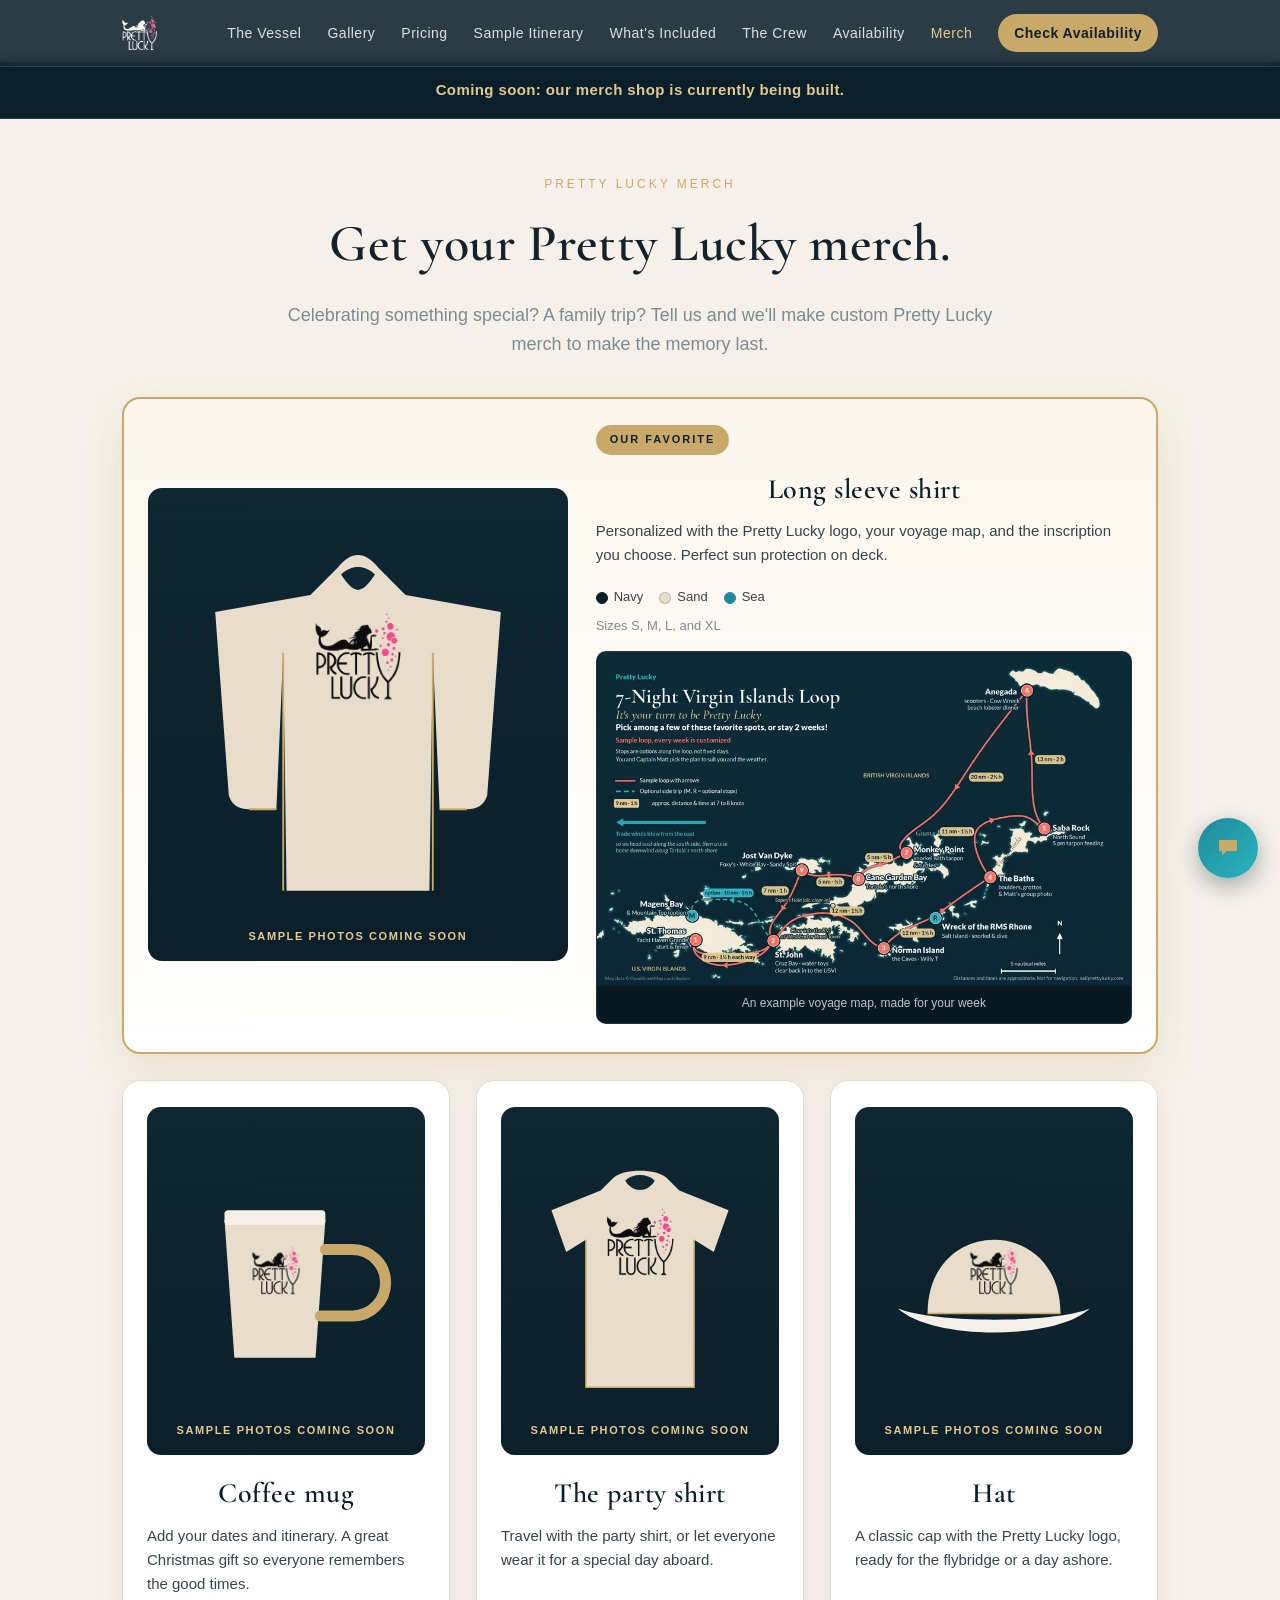
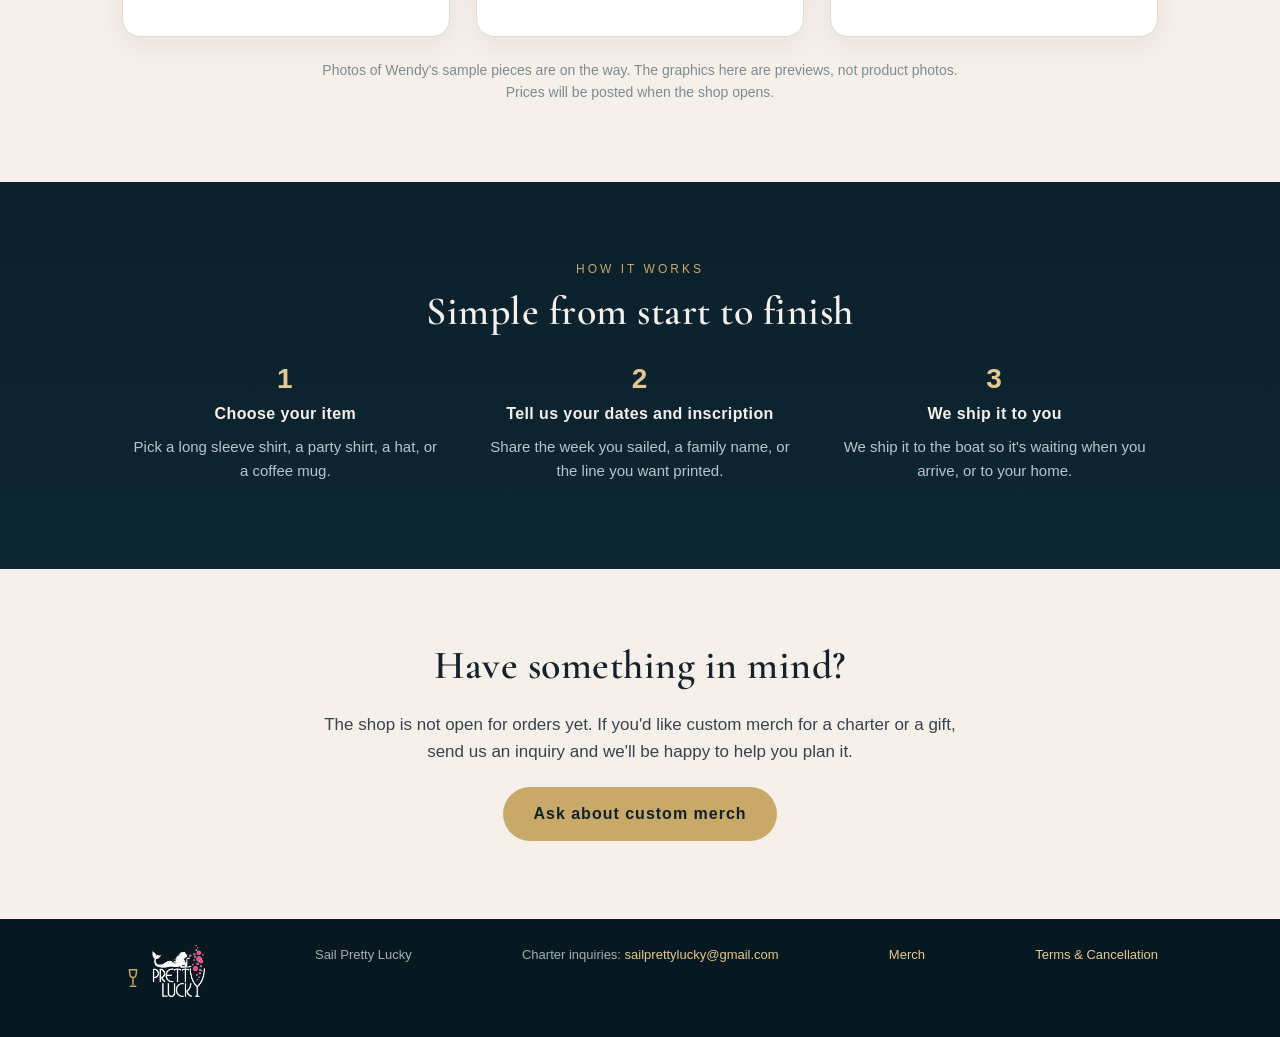
==== merch.html @ 825b37f3 "Add Pretty Lucky merch coming-soon page (no checkout) New merch.html with a clear "currently being b" ====
<!DOCTYPE html>
<html lang="en">
<head>
<meta charset="UTF-8" />
<meta name="viewport" content="width=device-width, initial-scale=1.0" />
<title>Get your Pretty Lucky merch · Sail Pretty Lucky</title>
<meta name="description" content="Custom Pretty Lucky merch for your charter or a special celebration. Long sleeve shirts, t-shirts, hats, and coffee mugs. Shop coming soon." />
<meta name="theme-color" content="#0b1f2a" />
<link rel="icon" type="image/png" href="assets/prettylucky-logo.png?v=2" />
<link rel="canonical" href="https://sailprettylucky.com/merch.html" />
<link rel="preconnect" href="https://fonts.googleapis.com" />
<link rel="preconnect" href="https://fonts.gstatic.com" crossorigin />
<link href="https://fonts.googleapis.com/css2?family=Cormorant+Garamond:wght@500;600;700&display=swap" rel="stylesheet" />
<meta property="og:type" content="website" />
<meta property="og:title" content="Get your Pretty Lucky merch · Sail Pretty Lucky" />
<meta property="og:description" content="Custom Pretty Lucky merch to make the memory last. Long sleeve shirts, t-shirts, hats, and coffee mugs. Shop coming soon." />
<meta property="og:url" content="https://sailprettylucky.com/merch.html" />
<meta property="og:site_name" content="Sail Pretty Lucky" />
<meta property="og:image" content="https://sailprettylucky.com/assets/media/hero_new.jpg" />
<meta property="og:locale" content="en_US" />
<link rel="stylesheet" href="assets/css/styles.css?v=11" />
</head>
<body>
<header class="nav" id="nav">
<div class="nav__inner">
  <a class="brand" href="index.html"><img class="brand__logo" src="assets/prettylucky-logo-light.png?v=2" alt="Sail Pretty Lucky" /></a>
  <nav class="nav__links" id="navLinks">
    <a href="index.html#vessel">The Vessel</a>
    <a href="index.html#media">Gallery</a>
    <a href="index.html#pricing">Pricing</a>
    <a href="index.html#itinerary">Sample Itinerary</a>
    <a href="index.html#included">What's Included</a>
    <a href="index.html#crew">The Crew</a>
    <a href="index.html#availability">Availability</a>
    <a href="merch.html" aria-current="page">Merch</a>
    <a href="index.html#inquire" class="nav__cta">Check Availability</a>
  </nav>
  <button class="nav__toggle" id="navToggle" aria-label="Menu">☰</button>
</div>
</header>

<main>
  <div class="merch-banner">
    <p class="merch-banner__text">Coming soon: our merch shop is currently being built.</p>
  </div>

  <section class="section merch">
    <div class="container">
      <p class="eyebrow" style="text-align:center">Pretty Lucky merch</p>
      <h1 class="merch__headline">Get your Pretty Lucky merch.</h1>
      <p class="lead">Celebrating something special? A family trip? Tell us and we'll make custom Pretty Lucky merch to make the memory last.</p>

      <div class="merch-grid">
        <article class="merch-card merch-card--favorite">
          <div class="merch-card__media">
            <div class="merch-ph merch-ph--longsleeve" aria-hidden="true">
              <svg viewBox="0 0 200 240" xmlns="http://www.w3.org/2000/svg" focusable="false">
                <path fill="#e7ddca" d="M88 34 C96 24 104 24 112 34 L128 50 L184 60 L176 168 C174 174 170 176 164 176 L148 176 L144 84 L142 224 H58 L56 84 L52 176 L36 176 C30 176 26 174 24 168 L16 60 L72 50 Z"/>
                <path fill="#0e2733" d="M90 38 C98 50 102 50 110 38 C104 32 96 32 90 38 Z"/>
                <path fill="none" stroke="#c9a96a" stroke-width="1.1" d="M56 84 V224 M144 84 V224 M52 176 H36 M148 176 H164"/>
              </svg>
              <img class="merch-ph__logo" src="assets/media/merch/logo-mark.png" alt="" />
            </div>
            <p class="merch-card__coming">Sample photos coming soon</p>
          </div>
          <div class="merch-card__body">
            <p class="merch-card__badge">Our favorite</p>
            <h2 class="merch-card__title">Long sleeve shirt</h2>
            <p class="merch-card__text">Personalized with the Pretty Lucky logo, your voyage map, and the inscription you choose. Perfect sun protection on deck.</p>
            <div class="merch-card__meta">
              <ul class="merch-card__swatches">
                <li><span class="merch-card__swatch merch-card__swatch--navy" aria-hidden="true"></span>Navy</li>
                <li><span class="merch-card__swatch merch-card__swatch--sand" aria-hidden="true"></span>Sand</li>
                <li><span class="merch-card__swatch merch-card__swatch--sea" aria-hidden="true"></span>Sea</li>
              </ul>
              <p class="merch-card__sizes">Sizes S, M, L, and XL</p>
            </div>
            <figure class="merch-card__map">
              <img src="assets/media/merch/pretty-lucky-loop-900.webp" alt="Example Pretty Lucky voyage map of a Virgin Islands loop, from St. Thomas to the BVI and back" width="900" height="506" />
              <figcaption>An example voyage map, made for your week</figcaption>
            </figure>
          </div>
        </article>

        <article class="merch-card">
          <div class="merch-card__media">
            <div class="merch-ph merch-ph--mug" aria-hidden="true">
              <svg viewBox="0 0 200 230" xmlns="http://www.w3.org/2000/svg" focusable="false">
                <path fill="#e7ddca" d="M50 74 H132 L124 186 H58 Z"/>
                <path fill="none" stroke="#c9a96a" stroke-width="9" stroke-linecap="round" d="M132 98 H154 A24 24 0 0 1 154 152 H128"/>
                <rect x="50" y="66" width="82" height="12" rx="3" fill="#f5f1ea"/>
              </svg>
              <img class="merch-ph__logo" src="assets/media/merch/logo-mark.png" alt="" />
            </div>
            <p class="merch-card__coming">Sample photos coming soon</p>
          </div>
          <h2 class="merch-card__title">Coffee mug</h2>
          <p class="merch-card__text">Add your dates and itinerary. A great Christmas gift so everyone remembers the good times.</p>
        </article>

        <article class="merch-card">
          <div class="merch-card__media">
            <div class="merch-ph merch-ph--tee" aria-hidden="true">
              <svg viewBox="0 0 200 230" xmlns="http://www.w3.org/2000/svg" focusable="false">
                <path fill="#e7ddca" d="M78 40 C86 32 114 32 122 40 L132 50 L172 66 L160 100 L144 90 L144 210 H56 L56 90 L40 100 L28 66 L68 50 Z"/>
                <path fill="#0e2733" d="M88 42 C94 52 106 52 112 42 C106 36 94 36 88 42 Z"/>
                <path fill="none" stroke="#c9a96a" stroke-width="1.2" d="M56 90 V210 H144 V90"/>
              </svg>
              <img class="merch-ph__logo" src="assets/media/merch/logo-mark.png" alt="" />
            </div>
            <p class="merch-card__coming">Sample photos coming soon</p>
          </div>
          <h2 class="merch-card__title">The party shirt</h2>
          <p class="merch-card__text">Travel with the party shirt, or let everyone wear it for a special day aboard.</p>
        </article>

        <article class="merch-card">
          <div class="merch-card__media">
            <div class="merch-ph merch-ph--hat" aria-hidden="true">
              <svg viewBox="0 0 200 230" xmlns="http://www.w3.org/2000/svg" focusable="false">
                <path fill="#e7ddca" d="M46 150 C46 70 154 70 154 150 Z"/>
                <path fill="#f5f1ea" d="M22 146 C50 172 150 172 178 146 C150 158 50 158 22 146 Z"/>
                <path fill="none" stroke="#c9a96a" stroke-width="1.3" d="M46 150 H154"/>
              </svg>
              <img class="merch-ph__logo" src="assets/media/merch/logo-mark.png" alt="" />
            </div>
            <p class="merch-card__coming">Sample photos coming soon</p>
          </div>
          <h2 class="merch-card__title">Hat</h2>
          <p class="merch-card__text">A classic cap with the Pretty Lucky logo, ready for the flybridge or a day ashore.</p>
        </article>
      </div>

      <p class="merch-note">Photos of Wendy's sample pieces are on the way. The graphics here are previews, not product photos. Prices will be posted when the shop opens.</p>
    </div>
  </section>

  <section class="merch-steps">
    <div class="container">
      <p class="eyebrow" style="text-align:center">How it works</p>
      <h2>Simple from start to finish</h2>
      <div class="merch-steps__grid">
        <div class="merch-step">
          <span class="merch-step__num">1</span>
          <h3 class="merch-step__title">Choose your item</h3>
          <p class="merch-step__text">Pick a long sleeve shirt, a party shirt, a hat, or a coffee mug.</p>
        </div>
        <div class="merch-step">
          <span class="merch-step__num">2</span>
          <h3 class="merch-step__title">Tell us your dates and inscription</h3>
          <p class="merch-step__text">Share the week you sailed, a family name, or the line you want printed.</p>
        </div>
        <div class="merch-step">
          <span class="merch-step__num">3</span>
          <h3 class="merch-step__title">We ship it to you</h3>
          <p class="merch-step__text">We ship it to the boat so it's waiting when you arrive, or to your home.</p>
        </div>
      </div>
    </div>
  </section>

  <section class="merch-ask">
    <div class="container">
      <h2>Have something in mind?</h2>
      <p>The shop is not open for orders yet. If you'd like custom merch for a charter or a gift, send us an inquiry and we'll be happy to help you plan it.</p>
      <a class="btn btn--primary" href="index.html#inquire">Ask about custom merch</a>
    </div>
  </section>
</main>

<footer class="footer">
<div class="container footer__inner">
<div class="footer__brand">
  <svg class="footer__glass" viewBox="0 0 24 24" width="22" height="22" aria-hidden="true"><path d="M8 3h8m-8 0 .7 5.5a3.3 3.3 0 0 0 3.3 3 3.3 3.3 0 0 0 3.3-3L16 3m-4 8.5V19m-3 2h6" fill="none" stroke="var(--gold)" stroke-width="1.6" stroke-linecap="round"/></svg>
  <img class="foot__logo" src="assets/prettylucky-logo-light.png?v=2" alt="Sail Pretty Lucky" />
</div>
<span>Sail Pretty Lucky</span>
<span>Charter inquiries: <a href="mailto:sailprettylucky@gmail.com">sailprettylucky@gmail.com</a></span>
<span><a href="merch.html">Merch</a></span>
<span><a href="terms.html">Terms &amp; Cancellation</a></span>
</div>
</footer>

<div id="plChat" class="chat" aria-hidden="false">
  <button id="plChatToggle" class="chat__bubble" aria-label="Chat with Pretty Lucky"><svg viewBox="0 0 24 24" width="24" height="24" aria-hidden="true"><path d="M4 4h16a1 1 0 0 1 1 1v9a1 1 0 0 1-1 1h-9l-5 4v-4H4a1 1 0 0 1-1-1V5a1 1 0 0 1 1-1z" style="fill:var(--gold)"/></svg></button>
  <div id="plChatPanel" class="chat__panel" hidden>
    <div class="chat__head">
      <div class="chat__title">Sail Pretty Lucky <span class="chat__online">●</span></div>
      <div class="chat__sub">Ask about your charter — Wendy follows up personally</div>
      <button id="plChatClose" class="chat__x" aria-label="Close">×</button>
    </div>
    <div id="plChatLog" class="chat__log"></div>
    <form id="plChatForm" class="chat__form">
      <input id="plChatInput" class="chat__input" type="text" placeholder="When are you thinking of sailing?" autocomplete="off" />
      <button class="chat__send" type="submit" aria-label="Send">➤</button>
    </form>
    <div class="chat__foot">Rates $29k–$36k/wk · sailprettylucky@gmail.com</div>
  </div>
</div>

<script src="assets/js/app.js?v=9" defer></script>
</body>
</html>
---- assets/css/styles.css ----
:root{
  --bg:#0b1f2a; --bg2:#0e2733; --ink:#0b1f2a; --paper:#f5f1ea; --sand:#e7ddca;
  --sea:#1f8a99; --sea2:#2bb3c0; --gold:#c9a96a; --gold2:#e3c98f;
  --muted:#7d8b90; --line:rgba(255,255,255,.12);
}
*{box-sizing:border-box;margin:0;padding:0}
html{scroll-behavior:smooth;overflow-x:hidden}
body{font-family:'Helvetica Neue',Arial,sans-serif;color:#15212b;background:var(--paper);line-height:1.6}
.container{max-width:1080px;margin:0 auto;padding:0 22px}
.section{padding:78px 0}
.section--dark{background:linear-gradient(180deg,var(--bg) 0%,var(--bg2) 100%);color:var(--paper)}
h1,h2{font-family:'Cormorant Garamond',Georgia,'Times New Roman',serif}
h2{font-size:clamp(26px,4vw,40px);letter-spacing:.5px;margin-bottom:14px;text-align:center;color:inherit;font-weight:600}
.section--dark h2{color:var(--paper)}
.lead{text-align:center;max-width:720px;margin:0 auto 38px;color:var(--muted);font-size:18px}
.section--dark .lead{color:#b9c6cc}
.eyebrow{letter-spacing:3px;font-size:12px;color:var(--gold);text-transform:uppercase}

/* NAV */
.nav{position:fixed;top:0;left:0;right:0;z-index:50;background:rgba(11,31,42,.86);backdrop-filter:blur(8px);border-bottom:1px solid var(--line)}
.nav__inner{max-width:1080px;margin:0 auto;padding:14px 22px;display:flex;align-items:center;justify-content:space-between}
.brand{color:#fff;font-weight:700;letter-spacing:2px;text-decoration:none;font-size:18px}
.brand span{color:var(--gold2)}
.nav__links{display:flex;gap:26px;align-items:center}
.nav__links a{color:#d8e2e6;text-decoration:none;font-size:14px;letter-spacing:.5px;transition:color .2s}
.nav__links a:hover{color:var(--gold2)}
.nav__cta{background:var(--gold);color:#10212b!important;padding:8px 16px;border-radius:30px;font-weight:700}
.nav__cta:hover{background:var(--gold2)}
.nav__toggle{display:none;background:none;border:0;color:#fff;font-size:24px;cursor:pointer}

/* HERO */
.hero{position:relative;min-height:100vh;display:flex;align-items:center;justify-content:center;text-align:center;color:#fff;background:#0b2a33 url(../media/hero.jpg) center top/cover no-repeat;overflow:hidden}
.hero__overlay{position:absolute;inset:0;background:radial-gradient(circle at 50% 35%,rgba(0,0,0,.20),rgba(0,0,0,.62))}
.hero__content{position:relative;z-index:2;padding:0 22px}
.hero h1{font-size:clamp(48px,11vw,120px);letter-spacing:1px;line-height:1.05;margin:10px 0;font-weight:600}
.hero h1 span{color:var(--gold2)}
.hero__sub{font-size:clamp(16px,2.4vw,22px);max-width:560px;margin:0 auto 30px;color:#e9f2f4}
.hero__cta{display:flex;gap:14px;justify-content:center;flex-wrap:wrap}
.btn{display:inline-block;text-decoration:none;padding:14px 30px;border-radius:40px;font-weight:700;letter-spacing:1px;transition:transform .15s,background .2s}
.btn--primary{background:var(--gold);color:#10212b}
.btn--primary:hover{background:var(--gold2);transform:translateY(-2px)}
.btn--ghost{border:1px solid #fff;color:#fff}
.btn--ghost:hover{background:rgba(255,255,255,.12)}

/* SPECS */
.specs{display:flex;flex-wrap:wrap;gap:18px;justify-content:center;margin-top:30px}
.spec{background:#fff;border:1px solid #e3dccd;border-radius:14px;padding:18px 26px;text-align:center;min-width:120px;box-shadow:0 6px 20px rgba(0,0,0,.05)}
.spec__num{display:block;font-size:24px;font-weight:800;color:var(--sea)}
.spec__label{font-size:12px;letter-spacing:1px;text-transform:uppercase;color:var(--muted)}

/* MEDIA */
.gallery__label{font-size:13px;letter-spacing:3px;text-transform:uppercase;color:var(--gold2);font-weight:700;margin:30px 0 12px}
.media-grid{display:grid;grid-template-columns:1fr 1fr;gap:18px;margin-bottom:8px}
.media-slot{position:relative;background:linear-gradient(110deg,#0d2430 30%,#123040 45%,#0d2430 60%);border:1px solid var(--line);border-radius:14px;overflow:hidden;aspect-ratio:16/10;display:flex;align-items:flex-end}
.media-slot--wide{grid-column:1 / -1;aspect-ratio:21/9}
.media-slot__img{position:absolute;inset:0;width:100%;height:100%;object-fit:cover;opacity:0;transition:opacity .5s ease}
.media-slot__img.is-loaded{opacity:1}
.media-slot__img{background:linear-gradient(110deg,#0d2430 30%,#123040 45%,#0d2430 60%);background-size:200% 100%;animation:shimmer 1.6s linear infinite}
.media-slot__img.is-loaded{animation:none;background:none}
@keyframes shimmer{to{background-position:-200% 0}}
.media-slot figcaption{position:absolute;bottom:0;left:0;right:0;z-index:2;width:100%;padding:14px 16px;background:linear-gradient(0deg,rgba(0,0,0,.78),transparent);color:#fff;pointer-events:none}
.media-slot__tag{display:block;font-size:12px;letter-spacing:2px;color:var(--gold2);font-weight:700}
.gallery{display:grid;grid-template-columns:repeat(6,1fr);gap:10px}
.gallery__item{aspect-ratio:1;border-radius:10px;background:linear-gradient(135deg,#13313c,#1f8a99);display:flex;align-items:flex-end;padding:10px;color:#dff;font-size:11px;letter-spacing:1px;text-transform:uppercase;opacity:.85}

/* PRICING */
.pricing{display:flex;gap:22px;justify-content:center;flex-wrap:wrap}
.price-card{background:#fff;border:1px solid #e3dccd;border-radius:18px;padding:34px 30px;width:300px;text-align:center;box-shadow:0 10px 30px rgba(0,0,0,.06)}
.price-card--feature{background:linear-gradient(180deg,#fbf6ec,#fff);border:2px solid var(--gold);box-shadow:0 16px 40px rgba(201,169,106,.28);transform:translateY(-8px)}
.price-card__badge{display:inline-block;background:var(--gold);color:#10212b;font-size:11px;font-weight:800;letter-spacing:2px;text-transform:uppercase;padding:6px 14px;border-radius:20px;margin-bottom:14px}
.price-card__tier{letter-spacing:2px;text-transform:uppercase;font-size:13px;color:var(--muted)}
.price-card__price{font-size:40px;font-weight:800;color:var(--sea);margin:10px 0}
.price-card__price span{font-size:15px;color:var(--muted);font-weight:500}
.price-card ul{list-style:none;text-align:left;margin:14px 0 0;font-size:14px;color:#37434c}
.price-card li{padding:6px 0;border-bottom:1px solid #eee}
.fine{text-align:center;color:var(--muted);font-size:13px;margin-top:22px}

/* ITINERARY */
.itinerary{list-style:none;max-width:760px;margin:0 auto;counter-reset:none}
.itinerary li{position:relative;padding:18px 18px 18px 92px;border-left:2px solid var(--sea);margin-bottom:6px}
.itinerary li::before{content:"";position:absolute;left:-7px;top:24px;width:12px;height:12px;border-radius:50%;background:var(--gold2)}
.day{position:absolute;left:18px;top:18px;font-weight:800;color:var(--gold2);font-size:14px;letter-spacing:1px}
.itinerary strong{color:#fff}
.itinerary__place{margin:0 0 2px;font-size:12px;font-weight:700;letter-spacing:1.6px;text-transform:uppercase;color:#9fb4bb}
.itinerary__title{margin:0 0 6px;font-family:'Cormorant Garamond',Georgia,'Times New Roman',serif;font-size:24px;font-weight:600;line-height:1.2;color:#fff}
.itinerary__text{margin:0;color:#d3dde1;line-height:1.6}
.itinerary__item--finale{background:rgba(227,201,143,.07);border-left-color:var(--gold2);border-radius:0 12px 12px 0}
.itinerary__item--finale .itinerary__title{color:var(--gold2)}
.itinerary__note{max-width:760px;margin:22px auto 0;text-align:center}
.itinerary__more{margin:8px 0 0}
.itinerary__link{color:var(--gold2);font-weight:700;text-decoration:underline;text-underline-offset:3px}
.itinerary__link:hover{color:#fff}
.itinerary__img{display:block;width:100%;max-width:440px;height:auto;aspect-ratio:4/3;object-fit:cover;border-radius:10px;border:1px solid var(--line);margin:12px 0 0}
.itinerary__closing{max-width:760px;margin:26px auto 0;text-align:center;font-family:'Cormorant Garamond',Georgia,'Times New Roman',serif;font-size:24px;color:var(--gold2)}

/* CALENDAR */
.cal{max-width:560px;margin:0 auto;background:#fff;border:1px solid #e3dccd;border-radius:16px;padding:22px;box-shadow:0 10px 30px rgba(0,0,0,.06)}
.cal__head{display:flex;align-items:center;justify-content:space-between;margin-bottom:12px}
.cal__title{font-weight:700;letter-spacing:1px}
.cal__nav{background:none;border:1px solid #cfc6b3;border-radius:8px;width:34px;height:34px;cursor:pointer;font-size:18px}
.cal__legend{display:flex;gap:16px;font-size:12px;color:var(--muted);margin-bottom:12px;flex-wrap:wrap}
.dot{display:inline-block;width:10px;height:10px;border-radius:50%;margin-right:5px;vertical-align:middle}
.dot--free{background:#2bb3c0}.dot--booked{background:#c0392b}.dot--past{background:#cfd6da}
.cal__grid{display:grid;grid-template-columns:repeat(7,1fr);gap:6px}
.cal__dow{text-align:center;font-size:11px;color:var(--muted);padding-bottom:4px}
.cal__cell{aspect-ratio:1;border-radius:8px;border:1px solid #eee;display:flex;align-items:center;justify-content:center;font-size:13px;cursor:pointer;user-select:none;transition:transform .1s}
.cal__cell:hover{transform:scale(1.05)}
.cal__cell.free{background:#e6f7f9;color:#0b4a52}
.cal__cell.booked{background:#fbe4e1;color:#8a2b1e;text-decoration:line-through}
.cal__cell.past{background:#f0f2f3;color:#b6bec2;cursor:default}
.cal__cell.empty{border:0;cursor:default}
.cal__note{font-size:12px;color:var(--muted);margin-top:12px;text-align:center}

/* FORM */
.form{max-width:560px;margin:0 auto;display:grid;gap:14px}
.form__row{display:flex;gap:14px}
.form__row label{flex:1}
.form label{display:flex;flex-direction:column;font-size:13px;letter-spacing:.5px;color:#b9c6cc;gap:6px}
.form input,.form textarea{background:#0a1a22;border:1px solid var(--line);border-radius:10px;padding:12px;color:#fff;font:inherit}
.form input:focus,.form textarea:focus{outline:none;border-color:var(--gold2)}
.form input[type="date"],.form input[type="number"]{
  color-scheme:dark;
  -webkit-appearance:none;appearance:none;
}
.form input[type="date"]::-webkit-calendar-picker-indicator{filter:invert(.85) sepia(.35) saturate(3.2) hue-rotate(1deg) opacity(.9)}
.form input[type="number"]::-webkit-inner-spin-button,.form input[type="number"]::-webkit-outer-spin-button{-webkit-appearance:none;appearance:none;margin:0}
.form input[type="number"]{-moz-appearance:textfield;appearance:textfield}
.form__status{color:var(--gold2);font-size:14px;min-height:20px}

/* FOOTER */
.footer{background:#081820;color:#9fb0b6;padding:26px 0;font-size:13px}
.footer__inner{display:flex;justify-content:space-between;flex-wrap:wrap;gap:10px}
.footer a{color:var(--gold2);text-decoration:none}
.footer__brand{display:flex;align-items:center;gap:8px}
.footer__glass{line-height:1;flex:none}
.hero__logo{display:block;height:96px;width:auto;margin:0 auto 22px}
.foot__logo{display:block;height:52px;width:auto;margin:0 auto 14px}
/* logo variants */
.section__logo{display:block;height:64px;width:auto;margin:0 auto 16px;filter:drop-shadow(0 2px 10px rgba(0,0,0,.35))}
.brand__logo{display:block;height:34px;width:auto}

/* FAQ */
.faq{max-width:720px;margin:0 auto;display:grid;gap:12px}
.faq__item{background:#fff;border:1px solid #e3dccd;border-radius:14px;padding:0}
.faq__item summary{cursor:pointer;font-weight:700;font-size:15.5px;padding:16px 20px;list-style:none;position:relative}
.faq__item summary::-webkit-details-marker{display:none}
.faq__item summary::after{content:"+";position:absolute;right:20px;top:50%;transform:translateY(-50%);font-size:22px;color:var(--gold);font-weight:400;transition:transform .2s}
.faq__item[open] summary::after{transform:translateY(-50%) rotate(45deg)}
.faq__item p{padding:0 20px 18px;color:#37434c;font-size:14.5px}

/* CREW */
.crew{display:flex;gap:22px;justify-content:center;flex-wrap:wrap;margin-top:8px}
.crew__card{background:#fff;border:1px solid #e3dccd;border-radius:18px;padding:30px 28px;width:330px;box-shadow:0 10px 30px rgba(0,0,0,.06);color:var(--ink)}
.crew__role{letter-spacing:2px;text-transform:uppercase;font-size:12px;color:var(--gold);font-weight:700}
.crew__name{font-size:26px;margin:6px 0 12px}
.crew__bio{font-size:14.5px;color:#37434c;line-height:1.6}

/* ===== CHAT ASSISTANT ===== */
.chat{position:fixed;right:22px;bottom:22px;z-index:60;font-family:'Helvetica Neue',Arial,sans-serif}
.chat__bubble{width:60px;height:60px;border-radius:50%;border:none;background:linear-gradient(135deg,var(--sea),var(--sea2));color:#fff;font-size:26px;cursor:pointer;box-shadow:0 8px 22px rgba(11,31,42,.35);transition:transform .15s;display:flex;align-items:center;justify-content:center}
.chat__bubble:hover{transform:scale(1.06)}
.chat__bubble svg{display:block}
.chat__panel{position:absolute;bottom:72px;right:0;width:340px;max-width:calc(100vw - 36px);height:460px;max-height:calc(100vh - 120px);background:#fff;border-radius:16px;box-shadow:0 18px 50px rgba(11,31,42,.35);display:flex;flex-direction:column;overflow:hidden}
.chat__panel[hidden]{display:none}
.chat__head{background:linear-gradient(135deg,#0b1f2a,#0e2733);color:#fff;padding:14px 16px;position:relative}
.chat__title{font-weight:700;font-size:15px}
.chat__online{color:#36d399;font-size:10px;vertical-align:middle}
.chat__sub{font-size:11px;color:#b9c6cc;margin-top:2px}
.chat__x{position:absolute;top:10px;right:12px;background:none;border:none;color:#fff;font-size:20px;cursor:pointer;line-height:1}
.chat__log{flex:1;overflow-y:auto;padding:14px;display:flex;flex-direction:column;gap:10px;background:#f7f4ef}
.chat__msg{font-size:13.5px;line-height:1.5;padding:9px 12px;border-radius:12px;max-width:85%;word-wrap:break-word}
.chat__msg--bot{background:#fff;border:1px solid #e6ddca;align-self:flex-start;color:#15212b}
.chat__msg--user{background:linear-gradient(135deg,var(--sea),var(--sea2));color:#fff;align-self:flex-end}
.chat__msg--typing{font-style:italic;color:var(--muted);background:#fff;border:1px dashed #e6ddca}
.chat__form{display:flex;gap:8px;padding:10px;border-top:1px solid #eee;background:#fff}
.chat__input{flex:1;border:1px solid #ddd;border-radius:20px;padding:9px 14px;font-size:14px;outline:none}
.chat__input:focus{border-color:var(--sea)}
.chat__send{width:40px;border:none;border-radius:50%;background:var(--sea);color:#fff;font-size:16px;cursor:pointer}
.chat__send:hover{background:var(--sea2)}
.chat__foot{font-size:10.5px;color:var(--muted);text-align:center;padding:6px;background:#faf8f3}


/* ===== TABBED GALLERY + LIGHTBOX ===== */
.pl-gallery{margin:0 0 8px}
.pl-gallery__tabs{display:flex;flex-wrap:wrap;justify-content:center;gap:8px;margin:0 auto 28px}
.pl-gallery__tab{appearance:none;background:transparent;border:1px solid var(--line);color:#d8e2e6;font:inherit;font-size:13px;font-weight:700;letter-spacing:1.2px;text-transform:uppercase;padding:9px 16px;border-radius:30px;cursor:pointer;transition:background .2s,color .2s,border-color .2s}
.pl-gallery__tab:hover{color:var(--gold2);border-color:var(--gold)}
.pl-gallery__tab.is-active{background:var(--gold);color:#10212b;border-color:var(--gold)}
.pl-gallery__tab:focus-visible{outline:2px solid var(--gold2);outline-offset:3px}
.pl-gallery__grid{display:grid;grid-template-columns:repeat(3,1fr);gap:16px}
.pl-gallery__item{margin:0;position:relative;border:1px solid var(--line);border-radius:14px;overflow:hidden;background:linear-gradient(110deg,#0d2430 30%,#123040 45%,#0d2430 60%);aspect-ratio:16/10}
.pl-gallery__item.is-hidden,.pl-gallery__placeholder.is-hidden{display:none}
.pl-gallery__btn{display:block;width:100%;height:100%;padding:0;border:0;background:transparent;cursor:pointer;color:inherit}
.pl-gallery__btn:focus-visible{outline:2px solid var(--gold2);outline-offset:-3px}
.pl-gallery__img{position:absolute;inset:0;width:100%;height:100%;object-fit:cover;opacity:0;transition:opacity .45s ease,transform .45s ease}
.pl-gallery__img.is-loaded{opacity:1}
.pl-gallery__btn:hover .pl-gallery__img.is-loaded{transform:scale(1.04)}
.pl-gallery__item figcaption{position:absolute;bottom:0;left:0;right:0;z-index:2;padding:14px 16px;background:linear-gradient(0deg,rgba(0,0,0,.78),transparent);pointer-events:none}
.pl-gallery__tag{display:block;font-size:12px;letter-spacing:2px;color:var(--gold2);font-weight:700}
.pl-gallery__placeholder{display:flex;flex-direction:column;justify-content:center;align-items:center;text-align:center;gap:8px;padding:24px 20px;border:1px dashed rgba(227,201,143,.45);border-radius:14px;background:rgba(13,36,48,.55);aspect-ratio:16/10;color:#b9c6cc}
.pl-gallery__placeholder-title{font-family:'Cormorant Garamond',Georgia,'Times New Roman',serif;font-size:22px;color:var(--gold2);font-weight:600;letter-spacing:.4px}
.pl-gallery__placeholder p{max-width:280px;font-size:14px;line-height:1.5}

.media-video{max-width:860px;margin:0 auto}
.media-video__el{display:block;width:100%;border-radius:14px;border:1px solid var(--line);background:#000}
.media-video__cap{text-align:center;color:#b9c6cc;font-size:14px;margin-top:10px}

.pl-lightbox{position:fixed;inset:0;z-index:200;display:flex;align-items:center;justify-content:center;padding:72px 72px 88px}
.pl-lightbox[hidden]{display:none}
.pl-lightbox__backdrop{position:absolute;inset:0;background:rgba(8,18,24,.92)}
.pl-lightbox__figure{position:relative;z-index:1;max-width:min(1200px,100%);max-height:100%;display:flex;flex-direction:column;align-items:center}
.pl-lightbox__img{max-width:100%;max-height:calc(100vh - 180px);width:auto;height:auto;object-fit:contain;border-radius:8px;box-shadow:0 18px 50px rgba(0,0,0,.45);user-select:none;-webkit-user-drag:none}
.pl-lightbox__caption{color:var(--paper);text-align:center;margin-top:14px;font-size:16px;max-width:640px;text-shadow:0 1px 8px rgba(0,0,0,.85)}
.pl-lightbox__count{color:#c5d0d4;text-align:center;margin-top:4px;font-size:12px;letter-spacing:1px;text-shadow:0 1px 8px rgba(0,0,0,.85)}
.pl-lightbox__close,.pl-lightbox__nav{position:absolute;z-index:2;background:rgba(11,31,42,.7);border:1px solid var(--line);color:#fff;cursor:pointer;border-radius:50%;display:flex;align-items:center;justify-content:center;transition:background .2s,color .2s}
.pl-lightbox__close:hover,.pl-lightbox__nav:hover{background:var(--gold);color:#10212b;border-color:var(--gold)}
.pl-lightbox__close:focus-visible,.pl-lightbox__nav:focus-visible{outline:2px solid var(--gold2);outline-offset:3px}
.pl-lightbox__close{top:16px;right:16px;width:44px;height:44px;font-size:28px;line-height:1}
.pl-lightbox__nav{top:50%;transform:translateY(-50%);width:48px;height:48px;font-size:36px;line-height:1;padding:0 0 4px}
.pl-lightbox__nav--prev{left:16px}
.pl-lightbox__nav--next{right:16px}

@media(max-width:720px){
  .pl-gallery__tabs{flex-wrap:wrap;justify-content:center;overflow:visible;padding:0;gap:6px}
  .pl-gallery__tab{flex:0 0 auto;font-size:11px;padding:7px 12px;letter-spacing:1px}
  .pl-gallery__grid{grid-template-columns:1fr 1fr;gap:10px}
  .pl-gallery__tag{font-size:10px;letter-spacing:1.2px}
  .pl-gallery__placeholder{grid-column:1 / -1;aspect-ratio:auto;min-height:140px}
  .pl-lightbox{padding:64px 16px 80px}
  .pl-lightbox__nav{width:40px;height:40px;font-size:30px}
  .pl-lightbox__nav--prev{left:6px}
  .pl-lightbox__nav--next{right:6px}
  .pl-lightbox__close{top:10px;right:10px}
  .pl-lightbox__img{max-height:calc(100vh - 160px)}
  .pl-lightbox__caption{font-size:14px;padding:0 8px}
}
@media(prefers-reduced-motion:reduce){
  .pl-gallery__img{transition:none;opacity:1}
  .pl-gallery__btn:hover .pl-gallery__img.is-loaded{transform:none}
}


/* MERCH */
.nav__links a[aria-current="page"]{color:var(--gold2)}
.merch-banner{margin-top:62px;background:var(--bg);color:var(--gold2);text-align:center;padding:16px 22px;border-bottom:1px solid var(--line)}
.merch-banner__text{margin:0;font-size:15px;font-weight:700;letter-spacing:.4px}
.merch{padding-top:56px}
.merch__headline{text-align:center;font-size:clamp(32px,5vw,52px);letter-spacing:.5px;font-weight:600;margin:8px 0 16px}
.merch-grid{display:grid;grid-template-columns:repeat(3,1fr);gap:26px;margin-top:8px}
.merch-card{background:#fff;border:1px solid #e3dccd;border-radius:18px;padding:26px 24px 28px;box-shadow:0 10px 30px rgba(0,0,0,.06);display:flex;flex-direction:column}
.merch-card--favorite{grid-column:1/-1;display:grid;grid-template-columns:minmax(260px,.9fr) minmax(280px,1.15fr);gap:28px;align-items:center;background:linear-gradient(180deg,#fbf6ec,#fff);border:2px solid var(--gold);box-shadow:0 16px 40px rgba(201,169,106,.22)}
.merch-card--favorite .merch-card__media{margin:0}
.merch-card--favorite .merch-ph{max-width:340px}
.merch-card__badge{display:inline-block;background:var(--gold);color:#10212b;font-size:11px;font-weight:800;letter-spacing:2px;text-transform:uppercase;padding:6px 14px;border-radius:20px;margin-bottom:12px}
.merch-card__media{position:relative;border-radius:14px;background:linear-gradient(180deg,#0e2733,#0b1f2a);margin:0 0 16px;overflow:hidden;text-align:center;padding:22px 16px 16px}
.merch-ph{position:relative;width:100%;max-width:280px;margin:0 auto;display:block}
.merch-ph svg{display:block;width:100%;height:auto}
.merch-ph__logo{position:absolute;left:50%;top:40%;transform:translate(-50%,-50%);width:28%;max-width:88px;height:auto;pointer-events:none}
.merch-ph--longsleeve .merch-ph__logo{top:36%;width:26%;max-width:90px}
.merch-ph--tee .merch-ph__logo{top:40%;width:28%;max-width:90px}
.merch-ph--mug .merch-ph__logo{top:50%;left:46%;width:20%;max-width:58px}
.merch-ph--hat .merch-ph__logo{top:50%;width:20%;max-width:60px}
.merch-card__coming{margin:10px 0 0;font-size:11px;letter-spacing:1.6px;text-transform:uppercase;color:var(--gold2);font-weight:700}
.merch-card__map{margin:14px 0 0;background:#081820;border-radius:10px;overflow:hidden;border:1px solid var(--line)}
.merch-card__map img{display:block;width:100%;height:auto}
.merch-card__map figcaption{padding:8px 10px 10px;font-size:12px;color:#b9c6cc;text-align:center}
.merch-card__title{font-family:'Cormorant Garamond',Georgia,'Times New Roman',serif;font-size:28px;font-weight:600;margin:0 0 8px;color:var(--ink)}
.merch-card__text{margin:0 0 12px;color:#37434c;font-size:15px}
.merch-card__meta{margin-top:auto;padding-top:8px}
.merch-card__swatches{list-style:none;display:flex;flex-wrap:wrap;gap:10px 16px;margin:0 0 8px;padding:0;font-size:13px;color:#37434c}
.merch-card__swatch{display:inline-block;width:12px;height:12px;border-radius:50%;margin-right:6px;vertical-align:middle;border:1px solid rgba(11,31,42,.2)}
.merch-card__swatch--navy{background:#0b1f2a;border-color:#0b1f2a}
.merch-card__swatch--sand{background:#e7ddca}
.merch-card__swatch--sea{background:#1f8a99;border-color:#1f8a99}
.merch-card__sizes{margin:0;font-size:13px;color:var(--muted)}
.merch-note{text-align:center;color:var(--muted);font-size:14px;margin:22px auto 0;max-width:640px}
.merch-steps{background:linear-gradient(180deg,var(--bg) 0%,var(--bg2) 100%);color:var(--paper);padding:78px 0}
.merch-steps h2{color:var(--paper)}
.merch-steps__grid{display:grid;grid-template-columns:repeat(3,1fr);gap:28px;margin-top:10px}
.merch-step{text-align:center;padding:8px 10px}
.merch-step__num{display:block;font-family:'Helvetica Neue',Arial,sans-serif;font-size:28px;font-weight:800;color:var(--gold2);line-height:1;margin-bottom:8px;letter-spacing:1px}
.merch-step__title{font-size:16px;font-weight:700;letter-spacing:.4px;margin:0 0 8px}
.merch-step__text{margin:0;color:#b9c6cc;font-size:15px}
.merch-ask{padding:64px 0 78px;text-align:center}
.merch-ask p{max-width:640px;margin:0 auto 22px;color:#37434c;font-size:17px}
@media(max-width:1100px){
  .nav__links{gap:16px}
  .nav__links a{font-size:13px}
}
/* ===== MOBILE 375px ===== */
@media(max-width:720px){
  .nav__links{position:fixed;top:58px;right:0;background:rgba(11,31,42,.97);flex-direction:column;width:200px;padding:18px;gap:14px;transform:translateX(110%);transition:transform .25s}
  .nav__links.open{transform:translateX(0)}
  .nav__toggle{display:block}
  .media-grid{grid-template-columns:1fr}
  .gallery{grid-template-columns:repeat(3,1fr)}
  .form__row{flex-direction:column}
  /* 375px fixes (email 320 item 14): hero h1 not cramped/overflowing, itinerary labels breathe, chat bubble clear of edges */
  .hero h1{font-size:clamp(30px,9vw,44px);letter-spacing:.5px;line-height:1.1}
  .itinerary li{padding-left:78px}
  .day{left:14px;font-size:13px}
  .chat{right:14px;bottom:14px}
  .chat__panel{width:calc(100vw - 28px);right:-8px}
  .merch-grid{grid-template-columns:1fr}
  .merch-steps__grid{grid-template-columns:1fr;gap:22px}
  .merch-card--favorite{grid-template-columns:1fr}
}
@media(max-width:900px){
  .merch-grid{grid-template-columns:1fr}
  .merch-card--favorite{grid-template-columns:1fr}
}

@media(prefers-reduced-motion:reduce){.media-slot__img{animation:none;opacity:1}}
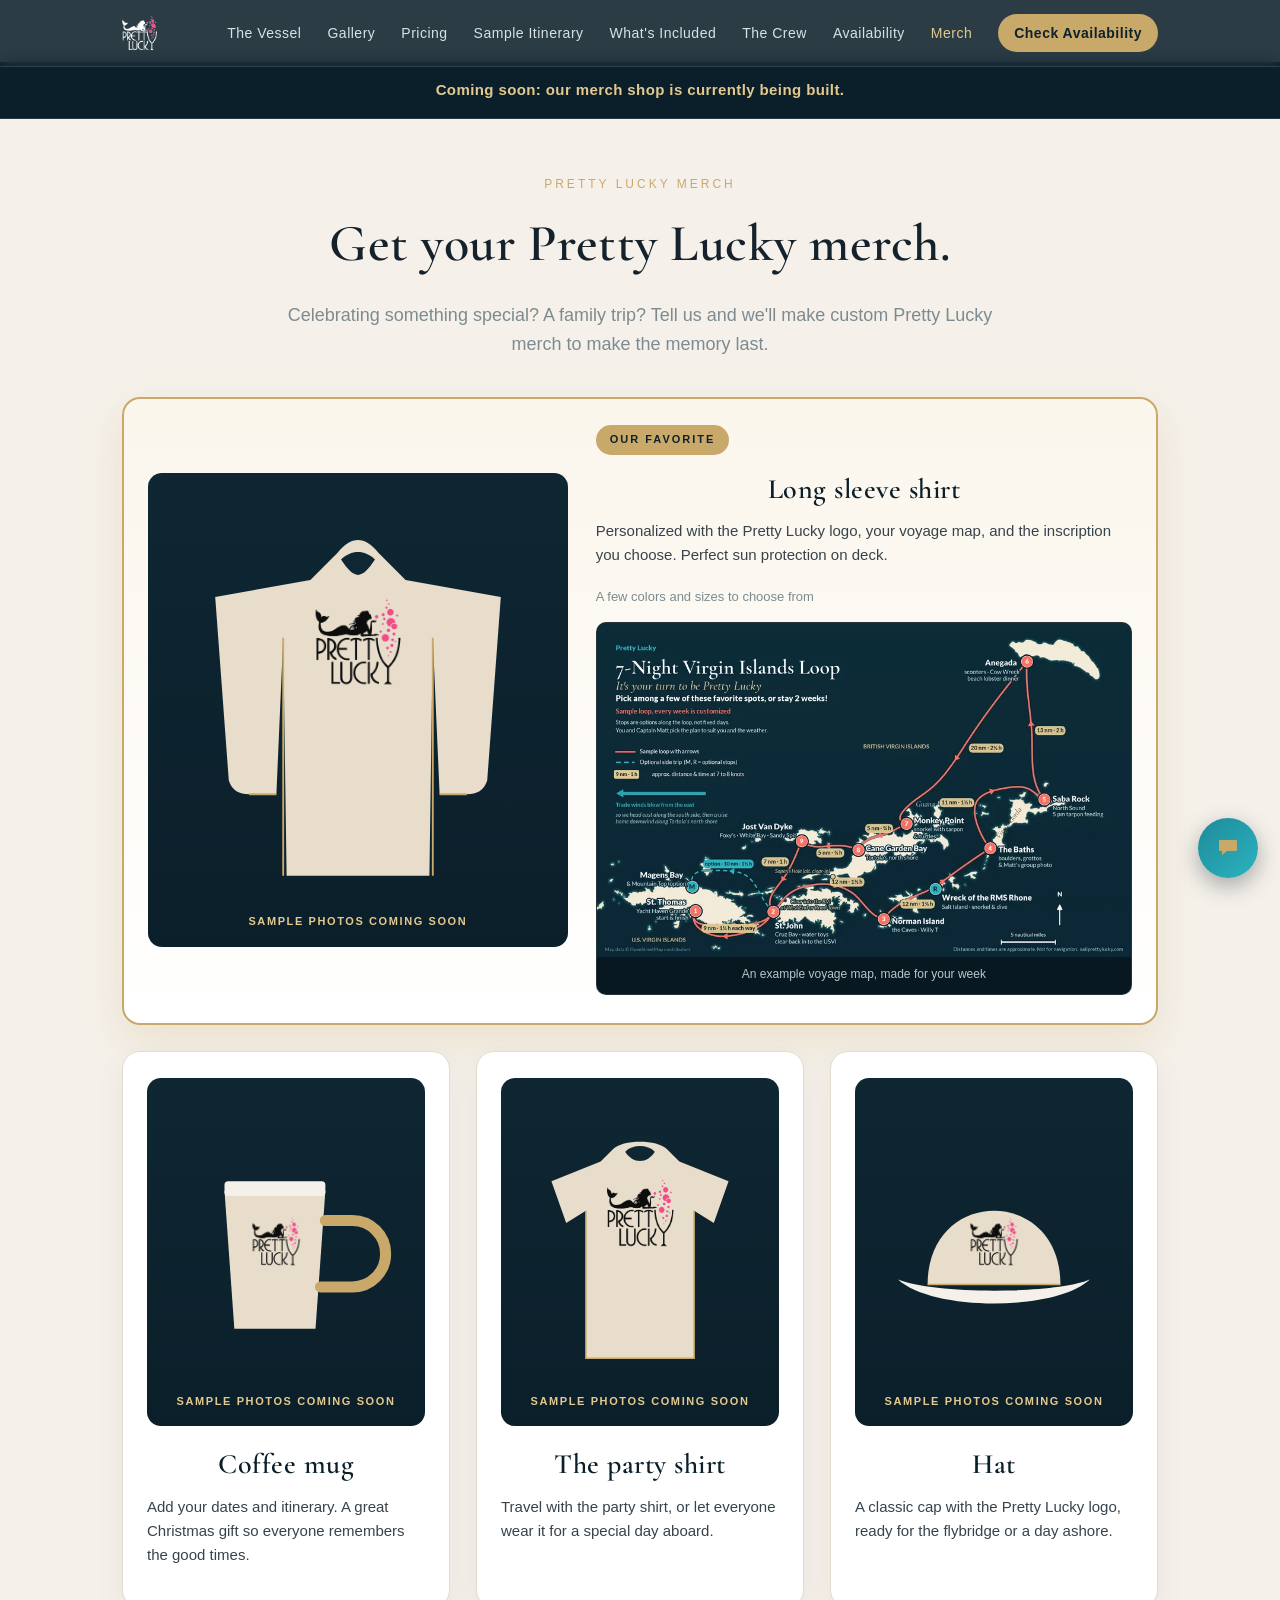
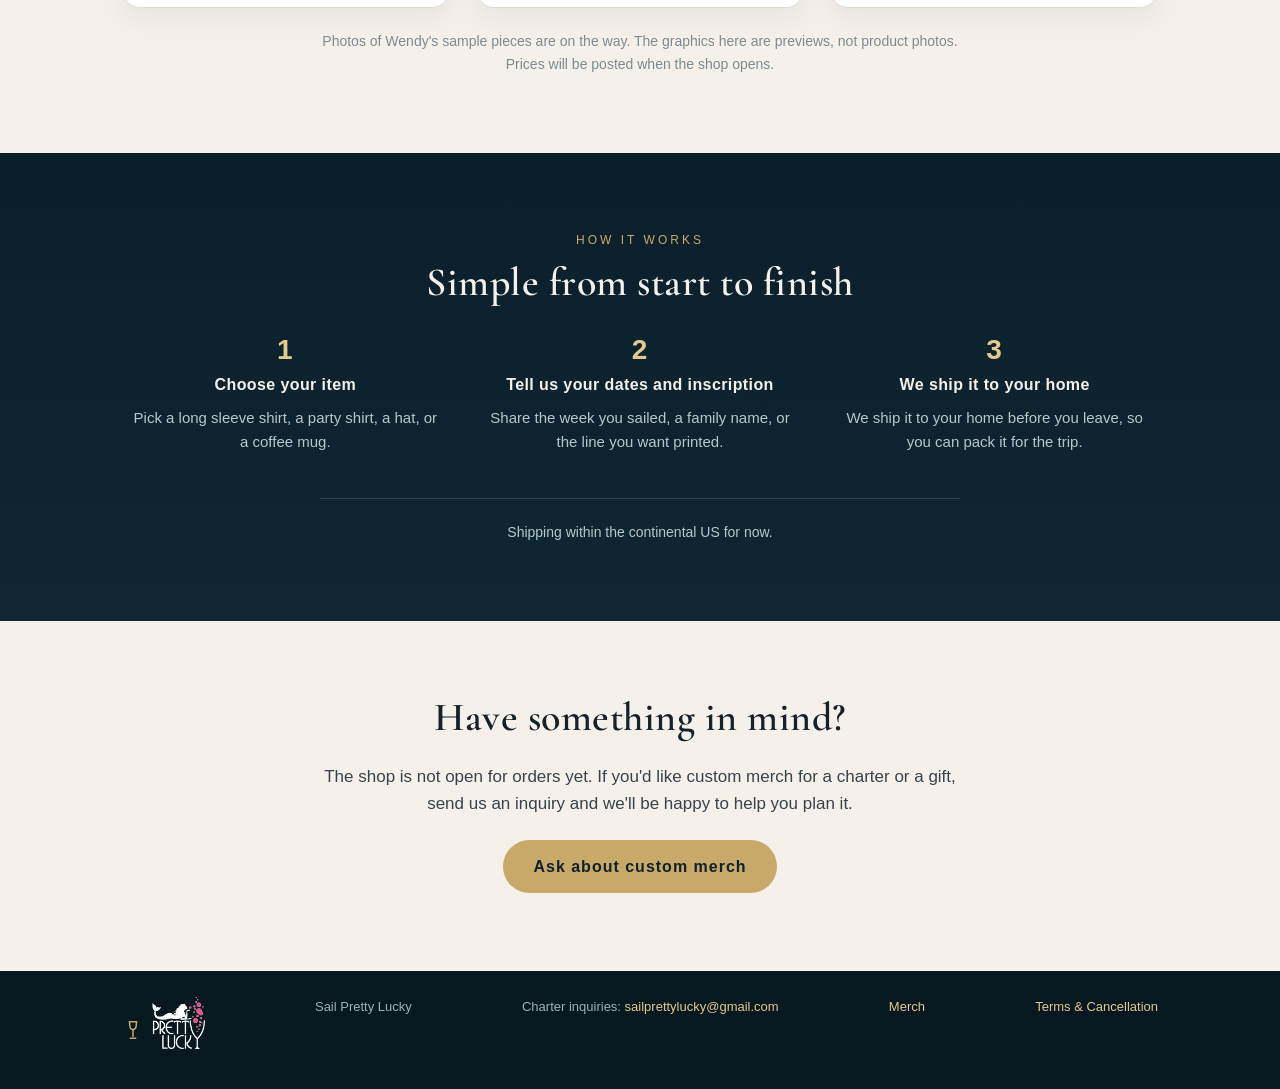
==== commit e9c81c91: "Merch: continental US home shipping only, and softer size copy Step 3 now ships merch to the guest's" ====
--- a/merch.html
+++ b/merch.html
@@ -18,7 +18,7 @@
 <meta property="og:site_name" content="Sail Pretty Lucky" />
 <meta property="og:image" content="https://sailprettylucky.com/assets/media/hero_new.jpg" />
 <meta property="og:locale" content="en_US" />
-<link rel="stylesheet" href="assets/css/styles.css?v=11" />
+<link rel="stylesheet" href="assets/css/styles.css?v=12" />
 </head>
 <body>
 <header class="nav" id="nav">
@@ -68,12 +68,7 @@
             <h2 class="merch-card__title">Long sleeve shirt</h2>
             <p class="merch-card__text">Personalized with the Pretty Lucky logo, your voyage map, and the inscription you choose. Perfect sun protection on deck.</p>
             <div class="merch-card__meta">
-              <ul class="merch-card__swatches">
-                <li><span class="merch-card__swatch merch-card__swatch--navy" aria-hidden="true"></span>Navy</li>
-                <li><span class="merch-card__swatch merch-card__swatch--sand" aria-hidden="true"></span>Sand</li>
-                <li><span class="merch-card__swatch merch-card__swatch--sea" aria-hidden="true"></span>Sea</li>
-              </ul>
-              <p class="merch-card__sizes">Sizes S, M, L, and XL</p>
+              <p class="merch-card__sizes">A few colors and sizes to choose from</p>
             </div>
             <figure class="merch-card__map">
               <img src="assets/media/merch/pretty-lucky-loop-900.webp" alt="Example Pretty Lucky voyage map of a Virgin Islands loop, from St. Thomas to the BVI and back" width="900" height="506" />
@@ -152,10 +147,11 @@
         </div>
         <div class="merch-step">
           <span class="merch-step__num">3</span>
-          <h3 class="merch-step__title">We ship it to you</h3>
-          <p class="merch-step__text">We ship it to the boat so it's waiting when you arrive, or to your home.</p>
+          <h3 class="merch-step__title">We ship it to your home</h3>
+          <p class="merch-step__text">We ship it to your home before you leave, so you can pack it for the trip.</p>
         </div>
       </div>
+      <p class="merch-steps__note">Shipping within the continental US for now.</p>
     </div>
   </section>
 
--- a/assets/css/styles.css
+++ b/assets/css/styles.css
@@ -281,6 +281,7 @@
 .merch-step__num{display:block;font-family:'Helvetica Neue',Arial,sans-serif;font-size:28px;font-weight:800;color:var(--gold2);line-height:1;margin-bottom:8px;letter-spacing:1px}
 .merch-step__title{font-size:16px;font-weight:700;letter-spacing:.4px;margin:0 0 8px}
 .merch-step__text{margin:0;color:#b9c6cc;font-size:15px}
+.merch-steps__note{text-align:center;color:#b9c6cc;font-size:14px;margin:36px auto 0;max-width:640px;padding-top:22px;border-top:1px solid var(--line)}
 .merch-ask{padding:64px 0 78px;text-align:center}
 .merch-ask p{max-width:640px;margin:0 auto 22px;color:#37434c;font-size:17px}
 @media(max-width:1100px){
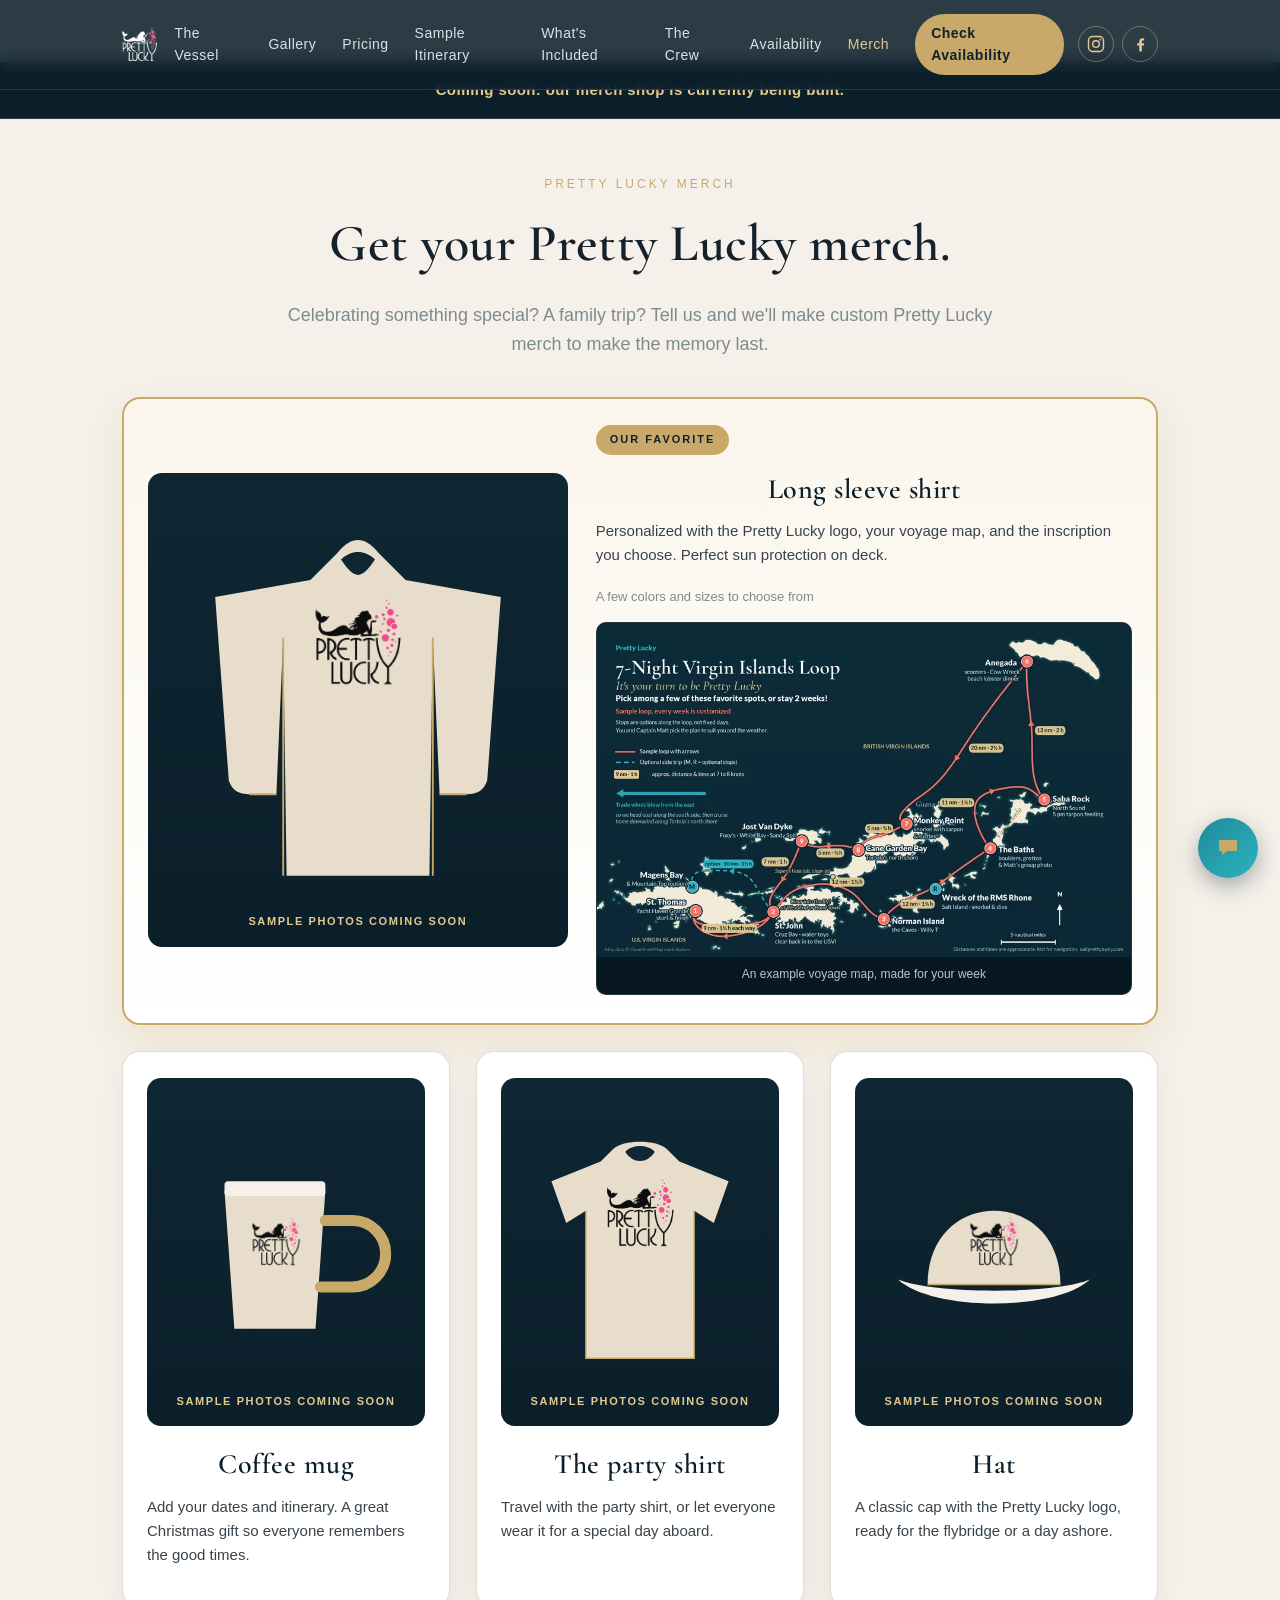
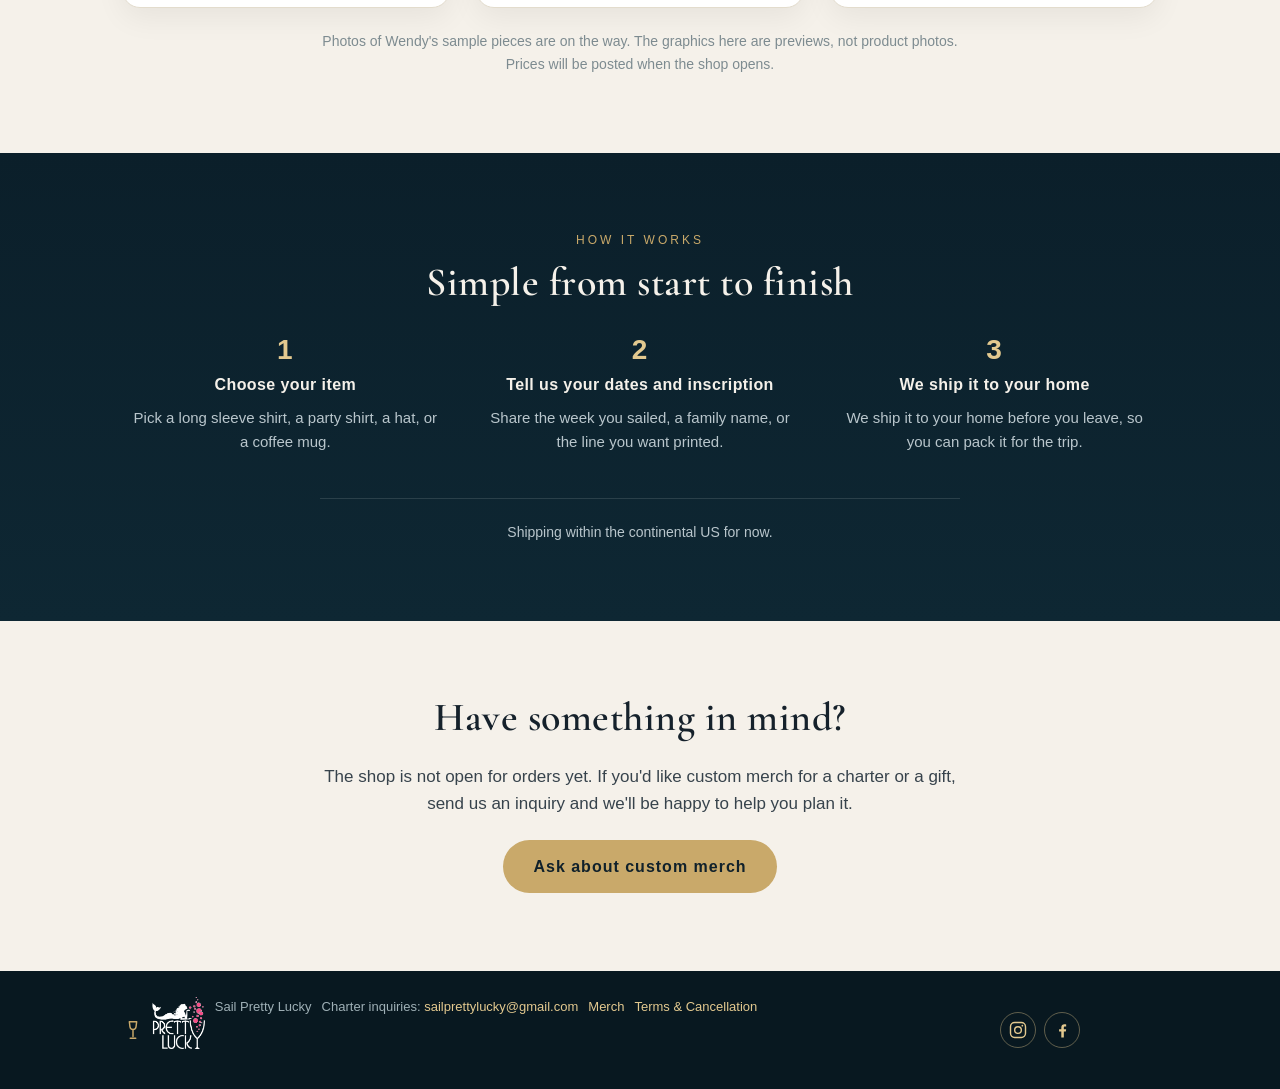
==== commit d770a20a: "Give the Follow along section a photo grid like a profile feed. Six real boat photos in a 3-by-2 gri" ====
--- a/merch.html
+++ b/merch.html
@@ -18,12 +18,13 @@
 <meta property="og:site_name" content="Sail Pretty Lucky" />
 <meta property="og:image" content="https://sailprettylucky.com/assets/media/hero_new.jpg" />
 <meta property="og:locale" content="en_US" />
-<link rel="stylesheet" href="assets/css/styles.css?v=12" />
+<link rel="stylesheet" href="assets/css/styles.css?v=13" />
 </head>
 <body>
 <header class="nav" id="nav">
 <div class="nav__inner">
   <a class="brand" href="index.html"><img class="brand__logo" src="assets/prettylucky-logo-light.png?v=2" alt="Sail Pretty Lucky" /></a>
+  <div class="nav__end">
   <nav class="nav__links" id="navLinks">
     <a href="index.html#vessel">The Vessel</a>
     <a href="index.html#media">Gallery</a>
@@ -35,7 +36,13 @@
     <a href="merch.html" aria-current="page">Merch</a>
     <a href="index.html#inquire" class="nav__cta">Check Availability</a>
   </nav>
+  <div class="social-links">
+    <a class="social-icon" href="https://www.instagram.com/sailingprettylucky/" target="_blank" rel="noopener" aria-label="Pretty Lucky on Instagram"><svg viewBox="0 0 24 24" width="20" height="20" aria-hidden="true"><rect x="3" y="3" width="18" height="18" rx="5" fill="none" stroke="currentColor" stroke-width="1.7"/><circle cx="12" cy="12" r="4" fill="none" stroke="currentColor" stroke-width="1.7"/><circle cx="17.2" cy="6.8" r="1.05" fill="currentColor"/></svg></a>
+    <!-- TODO: confirm the official Facebook Page URL with Eric. Temporary search link for "Sailing Pretty Lucky" until the real page URL is confirmed. -->
+    <a class="social-icon" href="https://www.facebook.com/search/top?q=Sailing%20Pretty%20Lucky" target="_blank" rel="noopener" aria-label="Pretty Lucky on Facebook"><svg viewBox="0 0 24 24" width="20" height="20" aria-hidden="true"><path fill="currentColor" d="M14.2 21v-7.15h2.4l.36-2.78h-2.76V9.26c0-.8.22-1.35 1.4-1.35H17V5.32C16.77 5.29 15.86 5.2 14.8 5.2c-2.16 0-3.64 1.32-3.64 3.74v2.13H8.5v2.78h2.66V21h3.04z"/></svg></a>
+  </div>
   <button class="nav__toggle" id="navToggle" aria-label="Menu">☰</button>
+  </div>
 </div>
 </header>
 
@@ -174,6 +181,11 @@
 <span>Charter inquiries: <a href="mailto:sailprettylucky@gmail.com">sailprettylucky@gmail.com</a></span>
 <span><a href="merch.html">Merch</a></span>
 <span><a href="terms.html">Terms &amp; Cancellation</a></span>
+  <div class="social-links">
+    <a class="social-icon" href="https://www.instagram.com/sailingprettylucky/" target="_blank" rel="noopener" aria-label="Pretty Lucky on Instagram"><svg viewBox="0 0 24 24" width="20" height="20" aria-hidden="true"><rect x="3" y="3" width="18" height="18" rx="5" fill="none" stroke="currentColor" stroke-width="1.7"/><circle cx="12" cy="12" r="4" fill="none" stroke="currentColor" stroke-width="1.7"/><circle cx="17.2" cy="6.8" r="1.05" fill="currentColor"/></svg></a>
+    <!-- TODO: confirm the official Facebook Page URL with Eric. Temporary search link for "Sailing Pretty Lucky" until the real page URL is confirmed. -->
+    <a class="social-icon" href="https://www.facebook.com/search/top?q=Sailing%20Pretty%20Lucky" target="_blank" rel="noopener" aria-label="Pretty Lucky on Facebook"><svg viewBox="0 0 24 24" width="20" height="20" aria-hidden="true"><path fill="currentColor" d="M14.2 21v-7.15h2.4l.36-2.78h-2.76V9.26c0-.8.22-1.35 1.4-1.35H17V5.32C16.77 5.29 15.86 5.2 14.8 5.2c-2.16 0-3.64 1.32-3.64 3.74v2.13H8.5v2.78h2.66V21h3.04z"/></svg></a>
+  </div>
 </div>
 </footer>
 
--- a/assets/css/styles.css
+++ b/assets/css/styles.css
@@ -92,6 +92,28 @@
 .itinerary__link:hover{color:#fff}
 .itinerary__img{display:block;width:100%;max-width:440px;height:auto;aspect-ratio:4/3;object-fit:cover;border-radius:10px;border:1px solid var(--line);margin:12px 0 0}
 .itinerary__closing{max-width:760px;margin:26px auto 0;text-align:center;font-family:'Cormorant Garamond',Georgia,'Times New Roman',serif;font-size:24px;color:var(--gold2)}
+
+.itinerary-map{margin:8px auto 12px;max-width:1080px;background:#081820;border:1px solid var(--line);border-radius:16px;overflow:hidden}
+.itinerary-map__frame{overflow:hidden}
+.itinerary-map picture,.itinerary-map img{display:block;width:100%;height:auto}
+.itinerary-map figcaption{padding:12px 18px 16px;color:#b9c6cc;font-size:15px;text-align:center;line-height:1.5}
+.itinerary-prose{max-width:760px;margin:36px auto 0}
+.itinerary-prose h3{margin:28px 0 10px;font-family:'Cormorant Garamond',Georgia,'Times New Roman',serif;font-size:clamp(24px,3.2vw,30px);font-weight:600;line-height:1.25;color:var(--gold2)}
+.itinerary-prose h3:first-child{margin-top:0}
+.itinerary-prose p{margin:0 0 12px;color:#d3dde1;line-height:1.65}
+.itinerary-subhead{margin:48px 0 14px;text-align:center;font-family:'Cormorant Garamond',Georgia,'Times New Roman',serif;font-size:clamp(24px,3.5vw,32px);font-weight:600;color:var(--paper)}
+.itinerary-pick{max-width:760px;margin:0 auto 22px;text-align:center;color:#d3dde1;line-height:1.65}
+.itinerary-options{display:grid;grid-template-columns:repeat(2,1fr);gap:16px;margin:0 auto;align-items:start}
+.itinerary-option .itinerary__img{max-width:100%}
+.itinerary-option{background:rgba(255,255,255,.04);border:1px solid var(--line);border-radius:16px;padding:22px 22px 24px}
+.itinerary-option__title{margin:0 0 8px;font-family:'Cormorant Garamond',Georgia,'Times New Roman',serif;font-size:24px;font-weight:600;line-height:1.25;color:#fff}
+.itinerary-option__text{margin:0;color:#d3dde1;line-height:1.65}
+.itinerary-legs{max-width:760px;margin:0 auto 18px;overflow-x:auto;-webkit-overflow-scrolling:touch}
+.itinerary-legs__table{width:100%;border-collapse:collapse;font-size:14.5px;color:#d3dde1}
+.itinerary-legs__table th{text-align:left;font-size:12px;letter-spacing:1.4px;text-transform:uppercase;color:var(--gold2);padding:10px 12px;border-bottom:1px solid var(--line);white-space:nowrap}
+.itinerary-legs__table td{padding:10px 12px;border-bottom:1px solid var(--line);vertical-align:top}
+.itinerary-legs__table td:nth-child(2),.itinerary-legs__table th:nth-child(2){white-space:nowrap}
+.itinerary-legs__table tbody tr:last-child td{border-bottom:0}
 
 /* CALENDAR */
 .cal{max-width:560px;margin:0 auto;background:#fff;border:1px solid #e3dccd;border-radius:16px;padding:22px;box-shadow:0 10px 30px rgba(0,0,0,.06)}
@@ -300,6 +322,17 @@
   .hero h1{font-size:clamp(30px,9vw,44px);letter-spacing:.5px;line-height:1.1}
   .itinerary li{padding-left:78px}
   .day{left:14px;font-size:13px}
+  .itinerary-options{grid-template-columns:1fr}
+  .itinerary-option{padding:18px 18px 20px}
+  .itinerary-map figcaption{padding:10px 14px 14px;font-size:14px;text-align:left}
+  .itinerary-subhead{margin-top:36px}
+  .itinerary-legs__table{font-size:14px;min-width:0}
+  .itinerary-legs__table thead{position:absolute;width:1px;height:1px;overflow:hidden;clip:rect(0,0,0,0)}
+  .itinerary-legs__table tr{display:grid;grid-template-columns:auto 1fr;gap:2px 12px;padding:12px 0;border-bottom:1px solid var(--line)}
+  .itinerary-legs__table th,.itinerary-legs__table td{padding:0;border:0;white-space:normal}
+  .itinerary-legs__table td:first-child{grid-column:1/-1;color:#fff}
+  .itinerary-legs__table td:nth-child(2){color:var(--gold2);font-weight:700}
+  .itinerary-legs__table td:nth-child(3){text-align:right}
   .chat{right:14px;bottom:14px}
   .chat__panel{width:calc(100vw - 28px);right:-8px}
   .merch-grid{grid-template-columns:1fr}
@@ -311,4 +344,53 @@
   .merch-card--favorite{grid-template-columns:1fr}
 }
 
-@media(prefers-reduced-motion:reduce){.media-slot__img{animation:none;opacity:1}}+@media(prefers-reduced-motion:reduce){.media-slot__img{animation:none;opacity:1}}
+
+/* SOCIAL + FOLLOW */
+.nav__end{display:flex;align-items:center;gap:14px;margin-left:18px}
+.social-links{display:flex;align-items:center;gap:8px}
+.social-icon{display:inline-flex;align-items:center;justify-content:center;width:36px;height:36px;color:var(--gold2);border-radius:50%;border:1px solid rgba(227,201,143,.4);text-decoration:none;transition:background .2s,color .2s,border-color .2s}
+.social-icon:hover{background:var(--gold);color:#10212b;border-color:var(--gold)}
+.social-icon:focus-visible{outline:2px solid var(--gold2);outline-offset:3px}
+.social-icon svg{display:block}
+.follow{text-align:center}
+#follow{scroll-margin-top:88px}
+.follow .eyebrow{margin-bottom:10px}
+.follow h2{margin-bottom:22px}
+.follow__profile{display:inline-flex;align-items:center;gap:16px;text-decoration:none;color:inherit;margin:0 auto 8px;max-width:100%}
+.follow__profile:hover .follow__handle{color:var(--sea)}
+.follow__profile:focus-visible{outline:2px solid var(--gold);outline-offset:4px;border-radius:8px}
+.follow__avatar{width:80px;height:80px;border-radius:50%;object-fit:contain;background:#fff;padding:8px;border:2px solid var(--gold);box-shadow:0 0 0 3px #fff,0 0 0 5px rgba(201,169,106,.35);flex:none}
+.follow__profile-text{text-align:left}
+.follow__handle{display:block;font-family:'Cormorant Garamond',Georgia,'Times New Roman',serif;font-size:clamp(24px,3vw,32px);font-weight:600;color:var(--ink);line-height:1.1}
+.follow__blurb{display:block;margin-top:6px;font-size:15px;color:var(--muted);line-height:1.45}
+.follow__grid{display:grid;grid-template-columns:repeat(3,1fr);gap:8px;max-width:900px;margin:36px auto 34px}
+.follow-tile{position:relative;display:block;aspect-ratio:1;overflow:hidden;border-radius:8px;background:#0d2430}
+.follow-tile:focus-visible{outline:2px solid var(--gold);outline-offset:3px}
+.follow-tile picture,.follow-tile img{display:block;width:100%;height:100%}
+.follow-tile img{object-fit:cover;transition:transform .45s ease}
+.follow-tile__hover{position:absolute;inset:0;display:flex;align-items:center;justify-content:center;color:#fff;background:rgba(11,31,42,0);opacity:0;transition:opacity .25s,background .25s}
+.follow-tile:hover img,.follow-tile:focus-visible img{transform:scale(1.05)}
+.follow-tile:hover .follow-tile__hover,.follow-tile:focus-visible .follow-tile__hover{opacity:1;background:rgba(11,31,42,.42)}
+.follow__buttons{display:flex;gap:14px;justify-content:center;flex-wrap:wrap}
+.follow__buttons .btn{display:inline-flex;align-items:center;gap:10px}
+.follow__buttons .btn svg{display:block;width:18px;height:18px}
+.btn--outline{border:1px solid var(--ink);color:var(--ink);background:transparent}
+.btn--outline:hover{background:var(--ink);color:#fff;transform:translateY(-2px)}
+.footer .social-links{margin-left:auto}
+.footer .container{padding-right:100px}
+@media(max-width:720px){
+  .nav__end{margin-left:auto;gap:10px}
+  .nav__end .nav__links{margin-left:0}
+  .follow__profile{gap:12px}
+  .follow__avatar{width:64px;height:64px;padding:6px}
+  .follow__grid{grid-template-columns:repeat(2,1fr);gap:6px;margin:28px auto 28px}
+  .follow-tile:nth-child(n+5){display:none}
+  .follow__buttons .btn{padding:12px 22px}
+  .footer{padding-bottom:28px}
+  .footer .container{padding-right:86px}
+}
+@media(prefers-reduced-motion:reduce){
+  .follow-tile img{transition:none}
+  .follow-tile:hover img,.follow-tile:focus-visible img{transform:none}
+}
